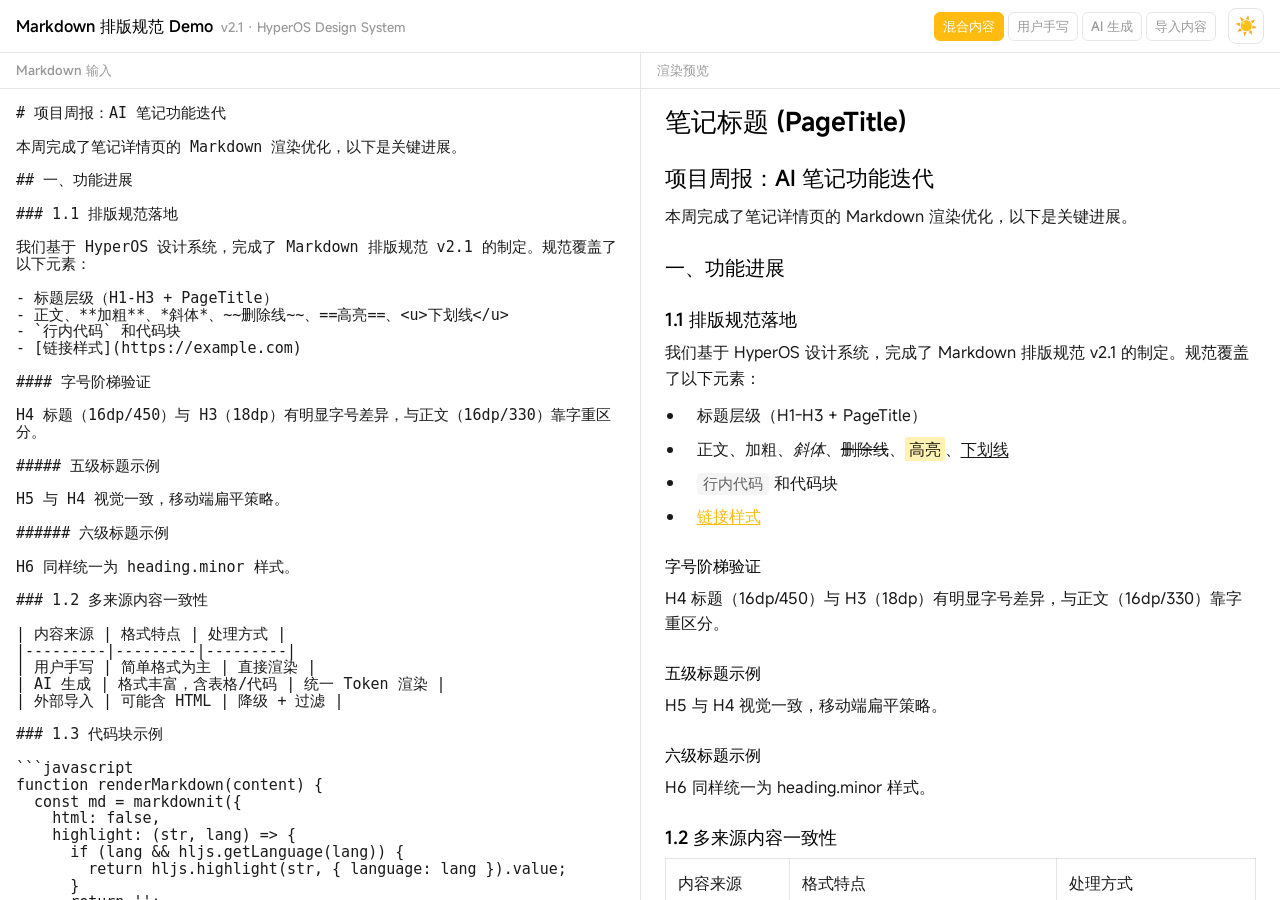
==== demo/index.html @ aaf57aa6 "Initial commit: note formatting guidelines with demo" ====
<!DOCTYPE html>
<html lang="zh-CN">
<head>
<meta charset="UTF-8">
<meta name="viewport" content="width=device-width, initial-scale=1.0">
<title>笔记详情页 Markdown 排版规范 Demo</title>
<link rel="stylesheet" href="css/tokens.css">
<link rel="stylesheet" href="css/markdown.css">
<link rel="stylesheet" href="css/layout.css">
<link rel="stylesheet" href="css/highlight-light.css" id="highlight-theme">
<script src="js/markdown-it.min.js" defer></script>
<script src="js/markdown-it-task-lists.min.js" defer></script>
<script src="js/markdown-it-mark.min.js" defer></script>
<script src="js/highlight.min.js" defer></script>
<script src="js/app.js" defer></script>
</head>
<body>
<header class="toolbar">
  <div class="toolbar-left">
    <h1 class="toolbar-title">Markdown 排版规范 Demo</h1>
    <span class="toolbar-version">v2.1 · HyperOS Design System</span>
  </div>
  <div class="toolbar-right">
    <div class="sample-switcher">
      <button class="sample-btn active" data-sample="mixed">混合内容</button>
      <button class="sample-btn" data-sample="user">用户手写</button>
      <button class="sample-btn" data-sample="ai">AI 生成</button>
      <button class="sample-btn" data-sample="import">导入内容</button>
    </div>
    <button class="theme-toggle" id="themeToggle" title="切换 Light/Dark 模式">
      <span class="theme-icon">☀️</span>
    </button>
  </div>
</header>

<main class="editor-container">
  <section class="editor-pane">
    <div class="pane-header">Markdown 输入</div>
    <textarea id="markdownInput" spellcheck="false" placeholder="在此输入或粘贴 Markdown 内容..."></textarea>
  </section>
  <section class="preview-pane">
    <div class="pane-header">渲染预览</div>
    <div class="preview-scroll">
      <div class="page-title" id="pageTitle">笔记标题 (PageTitle)</div>
      <article class="markdown-body" id="preview"></article>
    </div>
  </section>
</main>
</body>
</html>
---- demo/css/tokens.css ----
/* ===== CSS Token 速查表（唯一数值来源）===== */

/* ===== 字体加载 ===== */
@font-face {
  font-family: "MiSans";
  src: url("../fonts/MiSansVF.ttf") format("truetype");
  font-weight: 100 900;
  font-display: swap;
}

@font-face {
  font-family: "MiSans Latin";
  src: url("../fonts/MiSansLatinVF.ttf") format("truetype");
  font-weight: 100 900;
  font-display: swap;
}

:root {
  /* Typography — 英文优先 MiSans Latin，中文回退 MiSans */
  --font-family-sans: "MiSans Latin", "MiSans", -apple-system, "Helvetica Neue", sans-serif;
  --font-family-mono: "SF Mono", "Menlo", "Consolas", monospace;

  --font-size-page-title: 26px;
  --font-size-h1: 22px;
  --font-size-h2: 20px;
  --font-size-h3: 18px;
  --font-size-h4: 16px;
  --font-size-body: 16px;
  --font-size-secondary: 13px;
  --font-size-code: 15px;

  --font-weight-page-title: 520;
  --font-weight-h1: 450;
  --font-weight-h2: 450;
  --font-weight-h3: 450;
  --font-weight-h4: 450;
  --font-weight-body: 330;
  --font-weight-emphasis: 450;   /* Demibold */
  --font-weight-secondary: 330;

  --line-height-page-title: 33.8px;
  --line-height-h1: 29.7px;
  --line-height-h2: 28px;
  --line-height-h3: 26.1px;
  --line-height-h4: 24px;
  --line-height-body: 25.6px;
  --line-height-secondary: 15.6px;
  --line-height-code: 16.8px;

  /* Spacing (8dp grid) */
  --spacing-xs: 4px;
  --spacing-sm: 8px;
  --spacing-md: 12px;
  --spacing-lg: 16px;
  --spacing-xl: 24px;
  --spacing-xxl: 32px;

  /* Colors — Light */
  --color-heading: #000000;
  --color-text-primary: rgba(0, 0, 0, 0.9);
  --color-text-secondary: rgba(0, 0, 0, 0.4);
  --color-text-code: rgba(0, 0, 0, 0.6);
  --color-text-link: #FFBB0F;
  --color-text-link-active: rgba(255, 187, 15, 0.7);
  --color-bg-code: rgba(0, 0, 0, 0.04);
  --color-border-divider: rgba(0, 0, 0, 0.1);
  --color-text-quote: rgba(0, 0, 0, 0.6);
  --color-border-quote: rgba(0, 0, 0, 0.4);
  --color-border-table: rgba(0, 0, 0, 0.1);
  --color-bg-table-header: rgba(0, 0, 0, 0.04);
  --color-task-checked: #0066CC;
  --color-task-unchecked: rgba(0, 0, 0, 0.2);
  --color-task-checked-text: rgba(0, 0, 0, 0.3);
  --color-highlight-bg: rgba(255, 213, 0, 0.3);
  --color-bg: #FFFFFF;
  --color-bg-surface: #F5F5F5;

  /* Transition */
  --transition-theme: color 0.3s ease, background-color 0.3s ease, border-color 0.3s ease;
}

/* Colors — Dark */
[data-theme="dark"] {
  --color-heading: #FFFFFF;
  --color-text-primary: rgba(255, 255, 255, 0.95);
  --color-text-secondary: rgba(255, 255, 255, 0.4);
  --color-text-code: rgba(255, 255, 255, 0.6);
  --color-text-link: #FFC73A;
  --color-text-link-active: rgba(255, 199, 58, 0.7);
  --color-bg-code: rgba(255, 255, 255, 0.04);
  --color-border-divider: rgba(255, 255, 255, 0.1);
  --color-text-quote: rgba(255, 255, 255, 0.6);
  --color-border-quote: rgba(255, 255, 255, 0.4);
  --color-border-table: rgba(255, 255, 255, 0.1);
  --color-bg-table-header: rgba(255, 255, 255, 0.04);
  --color-task-checked: #4DA6FF;
  --color-task-unchecked: rgba(255, 255, 255, 0.2);
  --color-task-checked-text: rgba(255, 255, 255, 0.3);
  --color-highlight-bg: rgba(255, 213, 0, 0.2);
  --color-bg: #1A1A1A;
  --color-bg-surface: #2A2A2A;
}
---- demo/css/markdown.css ----
/* ===== Markdown 渲染样式（严格对照规范 v2.1）===== */

.markdown-body {
  font-family: var(--font-family-sans);
  font-size: var(--font-size-body);
  font-weight: var(--font-weight-body);
  line-height: var(--line-height-body);
  color: var(--color-text-primary);
  overflow-wrap: break-word;
  transition: var(--transition-theme);
}

/* ===== 标题 ===== */
.markdown-body h1,
.markdown-body h2,
.markdown-body h3,
.markdown-body h4,
.markdown-body h5,
.markdown-body h6 {
  color: var(--color-heading);
  margin-top: var(--spacing-xl);
  transition: var(--transition-theme);
}

.markdown-body h1 {
  font-size: var(--font-size-h1);
  font-weight: var(--font-weight-h1);
  line-height: var(--line-height-h1);
  margin-bottom: var(--spacing-md);
}

.markdown-body h2 {
  font-size: var(--font-size-h2);
  font-weight: var(--font-weight-h2);
  line-height: var(--line-height-h2);
  margin-bottom: var(--spacing-sm);
}

.markdown-body h3 {
  font-size: var(--font-size-h3);
  font-weight: var(--font-weight-h3);
  line-height: var(--line-height-h3);
  margin-bottom: var(--spacing-sm);
}

/* H4-H6 独立样式（不再降级为 H3） */
.markdown-body h4,
.markdown-body h5,
.markdown-body h6 {
  font-size: var(--font-size-h4);
  font-weight: var(--font-weight-h4);
  line-height: var(--line-height-h4);
  margin-bottom: var(--spacing-sm);
}

/* ===== 段落 ===== */
.markdown-body p {
  margin-top: 0;
  margin-bottom: var(--spacing-md);
}

/* ===== 强调样式 ===== */
.markdown-body strong {
  font-weight: var(--font-weight-emphasis);
}

.markdown-body em {
  font-style: italic;
}

.markdown-body del {
  text-decoration: line-through;
  opacity: 0.6;
}

.markdown-body u {
  color: var(--color-text-primary);
  text-decoration: underline;
  text-decoration-thickness: 1px;
  text-underline-offset: 2px;
}

.markdown-body mark {
  background-color: var(--color-highlight-bg);
  color: var(--color-text-primary);
  padding: 1px 4px;
  border-radius: 2px;
}

/* ===== 链接（主题色 + 必须带下划线）===== */
.markdown-body a {
  color: var(--color-text-link);
  text-decoration: underline;
  text-decoration-thickness: 1px;
  text-underline-offset: 2px;
  transition: var(--transition-theme);
}

.markdown-body a:active {
  opacity: 0.7;
}

/* ===== 行内代码 ===== */
.markdown-body code {
  font-family: var(--font-family-mono);
  font-size: var(--font-size-code);
  font-weight: var(--font-weight-secondary);
  line-height: var(--line-height-code);
  color: var(--color-text-code);
  background-color: var(--color-bg-code);
  padding: 2px 6px;
  border-radius: 4px;
  transition: var(--transition-theme);
}

/* ===== 代码块 ===== */
.markdown-body pre {
  margin-top: 0;
  margin-bottom: var(--spacing-md);
  background-color: var(--color-bg-code);
  border-radius: 8px;
  padding: var(--spacing-lg) 0;
  overflow-x: auto;
  transition: var(--transition-theme);
}

.markdown-body pre code {
  background: none;
  padding: 0 var(--spacing-lg);
  border-radius: 0;
  font-size: var(--font-size-code);
  line-height: var(--line-height-code);
  color: var(--color-text-primary);
  display: block;
  width: fit-content;
  min-width: 100%;
}

/* ===== 引用块 ===== */
.markdown-body blockquote {
  margin: 0 0 var(--spacing-md) 2px;
  padding: 0;
  padding-left: var(--spacing-lg);
  border-left: none;
  background: none;
  color: var(--color-text-quote);
  position: relative;
  transition: var(--transition-theme);
}

/* 引用竖线：高度只覆盖文字区域，不含行高 */
.markdown-body blockquote::before {
  content: "";
  position: absolute;
  left: 0;
  top: calc((var(--line-height-body) - var(--font-size-body)) / 2);
  bottom: calc((var(--line-height-body) - var(--font-size-body)) / 2);
  width: 2px;
  background: var(--color-border-quote);
  transition: var(--transition-theme);
}

/* 不允许嵌套引用，嵌套的引用块去掉边框和缩进，视觉上打平 */
.markdown-body blockquote blockquote {
  margin: 0;
  padding: 0;
  border-left: none;
}

.markdown-body blockquote p:last-child {
  margin-bottom: 0;
}

/* ===== 列表 ===== */
.markdown-body ul,
.markdown-body ol {
  margin-top: 0;
  margin-bottom: var(--spacing-md);
}

.markdown-body ol {
  list-style: none;
  counter-reset: ol-counter;
  padding-left: 0;
}

/* 有序列表 — 悬挂缩进 */
.markdown-body ol > li {
  counter-increment: ol-counter;
  padding-left: calc(1em + var(--spacing-lg));
  position: relative;
}

.markdown-body ol > li::before {
  content: counter(ol-counter) ".";
  position: absolute;
  left: 0;
}

.markdown-body ul {
  list-style: none;
  padding-left: 0;
}

/* 无序列表 — 悬挂缩进，圆点贴左边缘，文字与有序列表对齐 */
.markdown-body ul > li:not(.task-list-item) {
  padding-left: calc(1em + var(--spacing-lg));
  position: relative;
}

.markdown-body ul > li:not(.task-list-item)::before {
  content: "";
  position: absolute;
  left: 2px;
  top: calc((var(--line-height-body) - 6px) / 2);
  width: 6px;
  height: 6px;
  border-radius: 50%;
  background: currentColor;
}

.markdown-body li {
  margin-bottom: var(--spacing-sm);
  line-height: var(--line-height-body);
}

/* 扁平化：嵌套列表不额外缩进 */
.markdown-body li > ul,
.markdown-body li > ol {
  margin: 0;
  padding: 0;
}

/* ===== 任务列表 ===== */
.markdown-body ul.contains-task-list {
  padding-left: 0;
}

.markdown-body .task-list-item {
  list-style: none;
  margin-left: 0;
  padding-left: calc(18px + var(--spacing-lg));
  position: relative;
}

.markdown-body .task-list-item-checkbox {
  width: 18px;
  height: 18px;
  margin-right: 0;
  border-radius: 4px;
  accent-color: var(--color-task-checked);
  position: absolute;
  left: 0;
  top: calc((var(--line-height-body) - 18px) / 2);
  -webkit-appearance: none;
  appearance: none;
  border: 2px solid rgba(0, 0, 0, 0.2);
  background: transparent;
  cursor: pointer;
  transition: var(--transition-theme);
}

.markdown-body .task-list-item-checkbox:checked {
  background-color: rgba(0, 0, 0, 0.2);
  border-color: transparent;
  background-image: url("data:image/svg+xml,%3Csvg xmlns='http://www.w3.org/2000/svg' width='12' height='12' viewBox='0 0 24 24' fill='none' stroke='white' stroke-width='3' stroke-linecap='round' stroke-linejoin='round'%3E%3Cpolyline points='20 6 9 17 4 12'/%3E%3C/svg%3E");
  background-repeat: no-repeat;
  background-position: center;
  background-size: 12px 12px;
}

/* 已完成的任务文字变淡 */
.markdown-body .task-list-item-checkbox:checked + span,
.markdown-body .task-list-item-checkbox:checked ~ * {
  color: var(--color-task-checked-text);
}

/* 通过 JS 标记已完成项 */
.markdown-body .task-list-item.task-checked > label,
.markdown-body .task-list-item.task-checked {
  color: var(--color-task-checked-text);
}

/* ===== 表格 ===== */
.markdown-body .table-wrapper {
  overflow-x: auto;
  margin-bottom: var(--spacing-md);
}

.markdown-body .table-wrapper table {
  margin-bottom: 0;
}

.markdown-body table {
  width: 100%;
  border-collapse: collapse;
  margin-bottom: var(--spacing-md);
  transition: var(--transition-theme);
}

.markdown-body th {
  font-weight: var(--font-weight-body);
  background-color: transparent;
  text-align: left;
}

.markdown-body th,
.markdown-body td {
  padding: var(--spacing-md);
  border: 1px solid var(--color-border-table);
  font-size: var(--font-size-body);
  line-height: var(--line-height-body);
  white-space: nowrap;
  transition: var(--transition-theme);
}

/* ===== 分割线 ===== */
.markdown-body hr {
  border: none;
  border-top: 1px solid var(--color-border-divider);
  margin: var(--spacing-xl) 0;
  transition: var(--transition-theme);
}

/* ===== 图片 ===== */
.markdown-body img {
  max-width: 100%;
  height: auto;
  border-radius: 8px;
  display: block;
  margin: var(--spacing-md) 0;
}

.markdown-body figcaption {
  font-size: 13px;
  color: var(--color-text-secondary);
  text-align: center;
  margin-top: 4px;
}

/* 图片加载失败态 */
.markdown-body img.img-error {
  min-height: 120px;
  background-color: var(--color-bg-code);
  background-image: url("data:image/svg+xml,%3Csvg xmlns='http://www.w3.org/2000/svg' width='40' height='40' viewBox='0 0 24 24' fill='none' stroke='%23999' stroke-width='1.5' stroke-linecap='round' stroke-linejoin='round'%3E%3Crect x='3' y='3' width='18' height='18' rx='2' ry='2'/%3E%3Ccircle cx='8.5' cy='8.5' r='1.5'/%3E%3Cpolyline points='21 15 16 10 5 21'/%3E%3C/svg%3E");
  background-repeat: no-repeat;
  background-position: center 30%;
  background-size: 40px 40px;
  display: flex;
  align-items: flex-end;
  justify-content: center;
  padding-bottom: var(--spacing-md);
  font-size: var(--font-size-secondary);
  color: var(--color-text-secondary);
  text-align: center;
  border: 1px dashed var(--color-border-divider);
}

/* ===== 暗黑模式 ===== */
[data-theme="dark"] .markdown-body .task-list-item-checkbox {
  border-color: rgba(255, 255, 255, 0.2);
}

[data-theme="dark"] .markdown-body .task-list-item-checkbox:checked {
  background-color: rgba(255, 255, 255, 0.2);
  border-color: transparent;
}
---- demo/css/layout.css ----
/* ===== 编辑器布局 ===== */

* {
  margin: 0;
  padding: 0;
  box-sizing: border-box;
}

body {
  font-family: var(--font-family-sans);
  background: var(--color-bg);
  color: var(--color-text-primary);
  transition: var(--transition-theme);
  height: 100vh;
  display: flex;
  flex-direction: column;
  overflow: hidden;
}

/* ===== 顶部工具栏 ===== */
.toolbar {
  display: flex;
  align-items: center;
  justify-content: space-between;
  padding: var(--spacing-sm) var(--spacing-lg);
  border-bottom: 1px solid var(--color-border-divider);
  background: var(--color-bg);
  flex-shrink: 0;
  transition: var(--transition-theme);
}

.toolbar-left {
  display: flex;
  align-items: baseline;
  gap: var(--spacing-sm);
}

.toolbar-title {
  font-size: var(--font-size-body);
  font-weight: var(--font-weight-h1);
  color: var(--color-heading);
}

.toolbar-version {
  font-size: var(--font-size-secondary);
  color: var(--color-text-secondary);
}

.toolbar-right {
  display: flex;
  align-items: center;
  gap: var(--spacing-md);
}

/* ===== 示例切换 ===== */
.sample-switcher {
  display: flex;
  gap: var(--spacing-xs);
}

.sample-btn {
  font-family: var(--font-family-sans);
  font-size: var(--font-size-secondary);
  padding: var(--spacing-xs) var(--spacing-sm);
  border: 1px solid var(--color-border-divider);
  border-radius: 6px;
  background: transparent;
  color: var(--color-text-secondary);
  cursor: pointer;
  transition: var(--transition-theme);
}

.sample-btn.active {
  background: var(--color-text-link);
  color: #fff;
  border-color: var(--color-text-link);
}

.sample-btn:hover:not(.active) {
  border-color: var(--color-text-link);
  color: var(--color-text-link);
}

/* ===== 主题切换 ===== */
.theme-toggle {
  width: 36px;
  height: 36px;
  border: 1px solid var(--color-border-divider);
  border-radius: 8px;
  background: transparent;
  cursor: pointer;
  display: flex;
  align-items: center;
  justify-content: center;
  font-size: 18px;
  transition: var(--transition-theme);
}

.theme-toggle:hover {
  border-color: var(--color-text-link);
}

/* ===== 编辑器主体 ===== */
.editor-container {
  display: flex;
  flex: 1;
  overflow: hidden;
}

.editor-pane,
.preview-pane {
  flex: 1;
  display: flex;
  flex-direction: column;
  overflow: hidden;
}

.editor-pane {
  border-right: 1px solid var(--color-border-divider);
}

.pane-header {
  font-size: var(--font-size-secondary);
  font-weight: var(--font-weight-h3);
  color: var(--color-text-secondary);
  padding: var(--spacing-sm) var(--spacing-lg);
  border-bottom: 1px solid var(--color-border-divider);
  flex-shrink: 0;
  transition: var(--transition-theme);
}

/* ===== 输入区 ===== */
#markdownInput {
  flex: 1;
  padding: var(--spacing-lg);
  font-family: var(--font-family-mono);
  font-size: var(--font-size-code);
  line-height: var(--line-height-code);
  color: var(--color-text-primary);
  background: var(--color-bg);
  border: none;
  outline: none;
  resize: none;
  transition: var(--transition-theme);
}

#markdownInput::placeholder {
  color: var(--color-text-secondary);
}

/* ===== 预览区 ===== */
.preview-scroll {
  flex: 1;
  overflow-y: auto;
  padding: var(--spacing-lg) 24px;
}

.page-title {
  font-size: var(--font-size-page-title);
  font-weight: var(--font-weight-page-title);
  line-height: var(--line-height-page-title);
  color: var(--color-heading);
  margin-bottom: var(--spacing-xl);
  transition: var(--transition-theme);
}

/* ===== 响应式：阅读区域 max-width ===== */
@media (min-width: 600px) {
  .preview-scroll {
    max-width: 720px;
  }
}

/* ===== 紧凑屏间距缩减 ===== */
@media (max-width: 599px) {
  .editor-container {
    flex-direction: column;
  }
  .editor-pane {
    border-right: none;
    border-bottom: 1px solid var(--color-border-divider);
    max-height: 40vh;
  }
  /* 紧凑屏间距缩减：xl→16, lg→12, md→8, sm→4 */
  .preview-scroll {
    --spacing-xl: 16px;
    --spacing-lg: 12px;
    --spacing-md: 8px;
    --spacing-sm: 4px;
  }
}
---- demo/css/highlight-light.css ----
/* highlight.js — Light theme (GitHub-inspired) */
.hljs{color:var(--color-text-primary);background:transparent}.hljs-comment,.hljs-quote{color:var(--color-text-secondary);font-style:italic}.hljs-keyword,.hljs-selector-tag{color:#cf222e}.hljs-literal,.hljs-number{color:#0550ae}.hljs-string,.hljs-doctag,.hljs-formula{color:#0a3069}.hljs-title,.hljs-section,.hljs-name,.hljs-selector-id{color:#8250df;font-weight:450}.hljs-subst{color:var(--color-text-primary)}.hljs-type,.hljs-built_in,.hljs-class .hljs-title{color:#953800}.hljs-attr,.hljs-variable,.hljs-template-variable{color:#0550ae}.hljs-attribute{color:#116329}.hljs-regexp,.hljs-link{color:#0a3069}.hljs-symbol,.hljs-bullet{color:#8250df}.hljs-meta{color:var(--color-text-secondary)}.hljs-addition{color:#116329;background-color:rgba(46,160,67,0.1)}.hljs-deletion{color:#cf222e;background-color:rgba(255,129,130,0.1)}
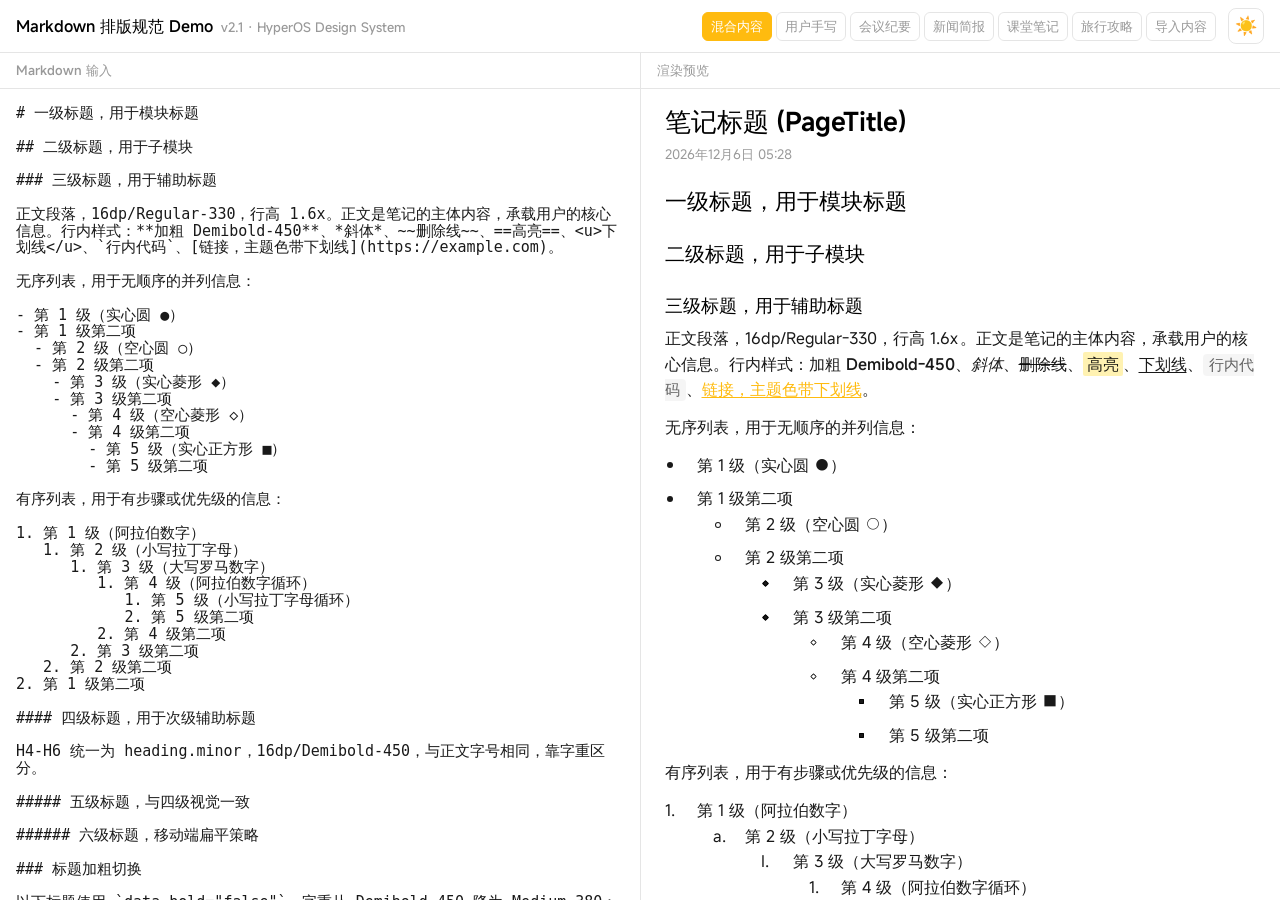
==== commit 0acbeb33: "Demo overhaul: semantic samples, shared data, PageMeta, figcaption - Rewrite mixed sample with funct" ====
--- a/demo/index.html
+++ b/demo/index.html
@@ -12,6 +12,7 @@
 <script src="js/markdown-it-task-lists.min.js" defer></script>
 <script src="js/markdown-it-mark.min.js" defer></script>
 <script src="js/highlight.min.js" defer></script>
+<script src="js/samples.js" defer></script>
 <script src="js/app.js" defer></script>
 </head>
 <body>
@@ -24,7 +25,10 @@
     <div class="sample-switcher">
       <button class="sample-btn active" data-sample="mixed">混合内容</button>
       <button class="sample-btn" data-sample="user">用户手写</button>
-      <button class="sample-btn" data-sample="ai">AI 生成</button>
+      <button class="sample-btn" data-sample="meeting">会议纪要</button>
+      <button class="sample-btn" data-sample="news">新闻简报</button>
+      <button class="sample-btn" data-sample="class">课堂笔记</button>
+      <button class="sample-btn" data-sample="travel">旅行攻略</button>
       <button class="sample-btn" data-sample="import">导入内容</button>
     </div>
     <button class="theme-toggle" id="themeToggle" title="切换 Light/Dark 模式">
@@ -42,6 +46,7 @@
     <div class="pane-header">渲染预览</div>
     <div class="preview-scroll">
       <div class="page-title" id="pageTitle">笔记标题 (PageTitle)</div>
+      <div class="page-meta" id="pageMeta"></div>
       <article class="markdown-body" id="preview"></article>
     </div>
   </section>
--- a/demo/css/tokens.css
+++ b/demo/css/tokens.css
@@ -36,6 +36,7 @@
   --font-weight-h4: 450;
   --font-weight-body: 330;
   --font-weight-emphasis: 450;   /* Demibold */
+  --font-weight-medium: 380;     /* Medium — 标题取消加粗态 */
   --font-weight-secondary: 330;
 
   --line-height-page-title: 33.8px;
--- a/demo/css/markdown.css
+++ b/demo/css/markdown.css
@@ -51,6 +51,13 @@
   font-weight: var(--font-weight-h4);
   line-height: var(--line-height-h4);
   margin-bottom: var(--spacing-sm);
+}
+
+/* ===== 标题取消加粗（块编辑器能力）===== */
+.markdown-body h1[data-bold="false"],
+.markdown-body h2[data-bold="false"],
+.markdown-body h3[data-bold="false"] {
+  font-weight: var(--font-weight-medium);
 }
 
 /* ===== 段落 ===== */
@@ -130,7 +137,7 @@
   border-radius: 0;
   font-size: var(--font-size-code);
   line-height: var(--line-height-code);
-  color: var(--color-text-primary);
+  color: var(--color-text-code);
   display: block;
   width: fit-content;
   min-width: 100%;
@@ -197,6 +204,12 @@
   left: 0;
 }
 
+/* 有序列表编号样式循环：decimal → lower-alpha → upper-roman */
+.markdown-body ol ol > li::before { content: counter(ol-counter, lower-alpha) "."; }
+.markdown-body ol ol ol > li::before { content: counter(ol-counter, upper-roman) "."; }
+.markdown-body ol ol ol ol > li::before { content: counter(ol-counter) "."; }
+.markdown-body ol ol ol ol ol > li::before { content: counter(ol-counter, lower-alpha) "."; }
+
 .markdown-body ul {
   list-style: none;
   padding-left: 0;
@@ -208,27 +221,156 @@
   position: relative;
 }
 
+/* 第 1 级：实心圆 ● */
 .markdown-body ul > li:not(.task-list-item)::before {
   content: "";
   position: absolute;
   left: 2px;
-  top: calc((var(--line-height-body) - 6px) / 2);
+  top: calc((var(--li-line-height) - 6px) / 2);
   width: 6px;
   height: 6px;
   border-radius: 50%;
   background: currentColor;
 }
 
+/* 第 2 级：空心圆 ○（内描边） */
+.markdown-body ul ul > li:not(.task-list-item)::before {
+  background: transparent;
+  border: none;
+  box-shadow: inset 0 0 0 1px currentColor;
+  width: 6px;
+  height: 6px;
+  border-radius: 50%;
+}
+
+/* 第 3 级：实心菱形 ◆ */
+.markdown-body ul ul ul > li:not(.task-list-item)::before {
+  background: currentColor;
+  border: none;
+  border-radius: 1px;
+  width: 5px;
+  height: 5px;
+  transform: rotate(45deg);
+  top: calc((var(--li-line-height) - 5px) / 2);
+}
+
+/* 第 4 级：空心菱形 ◇（内描边） */
+.markdown-body ul ul ul ul > li:not(.task-list-item)::before {
+  background: transparent;
+  border: none;
+  box-shadow: inset 0 0 0 1px currentColor;
+  border-radius: 1px;
+  width: 5px;
+  height: 5px;
+  transform: rotate(45deg);
+  top: calc((var(--li-line-height) - 5px) / 2);
+}
+
+/* 第 5 级：实心正方形 ■ */
+.markdown-body ul ul ul ul ul > li:not(.task-list-item)::before {
+  background: currentColor;
+  border: none;
+  border-radius: 1px;
+  width: 5px;
+  height: 5px;
+  transform: none;
+  top: calc((var(--li-line-height) - 6px) / 2);
+}
+
 .markdown-body li {
   margin-bottom: var(--spacing-sm);
   line-height: var(--line-height-body);
-}
-
-/* 扁平化：嵌套列表不额外缩进 */
+  --li-font-size: var(--font-size-body);
+  --li-font-weight: var(--font-weight-body);
+  --li-line-height: var(--line-height-body);
+  --li-checkbox-size: 18px;
+  --li-checkbox-radius: 4px;
+  --li-checkmark-size: 12px;
+}
+
+/* 嵌套列表缩进：每级 +16dp，最大 5 级 */
 .markdown-body li > ul,
 .markdown-body li > ol {
   margin: 0;
-  padding: 0;
+  padding-left: var(--spacing-lg);
+}
+
+/* 第 6 级起停止缩进 */
+.markdown-body li li li li li > ul,
+.markdown-body li li li li li > ol {
+  padding-left: 0;
+}
+
+/* ===== 块级缩进（块编辑器能力）===== */
+/* 段落、标题、引用、列表等任意内容块的阶梯缩进 */
+.markdown-body [data-indent="1"] { padding-left: var(--spacing-lg); }
+.markdown-body [data-indent="2"] { padding-left: calc(var(--spacing-lg) * 2); }
+.markdown-body [data-indent="3"] { padding-left: calc(var(--spacing-lg) * 3); }
+.markdown-body [data-indent="4"] { padding-left: calc(var(--spacing-lg) * 4); }
+.markdown-body [data-indent="5"] { padding-left: calc(var(--spacing-lg) * 5); }
+
+/* 缩进容器内的首尾边距清理 */
+.markdown-body [data-indent] > :first-child { margin-top: 0; }
+.markdown-body [data-indent] > :last-child { margin-bottom: 0; }
+
+/* 图片、表格、分割线、代码块不参与缩进（负 margin 抵消） */
+.markdown-body [data-indent="1"] { --indent-offset: var(--spacing-lg); }
+.markdown-body [data-indent="2"] { --indent-offset: calc(var(--spacing-lg) * 2); }
+.markdown-body [data-indent="3"] { --indent-offset: calc(var(--spacing-lg) * 3); }
+.markdown-body [data-indent="4"] { --indent-offset: calc(var(--spacing-lg) * 4); }
+.markdown-body [data-indent="5"] { --indent-offset: calc(var(--spacing-lg) * 5); }
+
+.markdown-body [data-indent] > img,
+.markdown-body [data-indent] > .table-wrapper,
+.markdown-body [data-indent] > table,
+.markdown-body [data-indent] > hr,
+.markdown-body [data-indent] > pre {
+  margin-left: calc(-1 * var(--indent-offset, 0px));
+}
+
+/* ===== 列表标题样式（块编辑器能力）===== */
+.markdown-body [data-heading="h1"] li {
+  --li-font-size: var(--font-size-h1);
+  --li-font-weight: var(--font-weight-h1);
+  --li-line-height: var(--line-height-h1);
+  --li-checkbox-size: 24px;
+  --li-checkbox-radius: 5px;
+  --li-checkmark-size: 16px;
+}
+.markdown-body [data-heading="h2"] li {
+  --li-font-size: var(--font-size-h2);
+  --li-font-weight: var(--font-weight-h2);
+  --li-line-height: var(--line-height-h2);
+  --li-checkbox-size: 22px;
+  --li-checkbox-radius: 5px;
+  --li-checkmark-size: 15px;
+}
+.markdown-body [data-heading="h3"] li {
+  --li-font-size: var(--font-size-h3);
+  --li-font-weight: var(--font-weight-h3);
+  --li-line-height: var(--line-height-h3);
+  --li-checkbox-size: 20px;
+  --li-checkbox-radius: 4px;
+  --li-checkmark-size: 14px;
+}
+.markdown-body [data-heading="h4"] li,
+.markdown-body [data-heading="h5"] li,
+.markdown-body [data-heading="h6"] li {
+  --li-font-size: var(--font-size-h4);
+  --li-font-weight: var(--font-weight-h4);
+  --li-line-height: var(--line-height-h4);
+  --li-checkbox-size: 18px;
+  --li-checkbox-radius: 4px;
+  --li-checkmark-size: 12px;
+}
+.markdown-body [data-heading] li {
+  font-size: var(--li-font-size);
+  font-weight: var(--li-font-weight);
+  line-height: var(--li-line-height);
+  color: var(--color-heading);
+}
+.markdown-body [data-heading] li code {
+  color: var(--color-text-code);
 }
 
 /* ===== 任务列表 ===== */
@@ -239,19 +381,19 @@
 .markdown-body .task-list-item {
   list-style: none;
   margin-left: 0;
-  padding-left: calc(18px + var(--spacing-lg));
+  padding-left: calc(var(--li-checkbox-size) + var(--spacing-lg));
   position: relative;
 }
 
 .markdown-body .task-list-item-checkbox {
-  width: 18px;
-  height: 18px;
+  width: var(--li-checkbox-size);
+  height: var(--li-checkbox-size);
   margin-right: 0;
-  border-radius: 4px;
+  border-radius: var(--li-checkbox-radius);
   accent-color: var(--color-task-checked);
   position: absolute;
   left: 0;
-  top: calc((var(--line-height-body) - 18px) / 2);
+  top: calc((var(--li-line-height) - var(--li-checkbox-size)) / 2);
   -webkit-appearance: none;
   appearance: none;
   border: 2px solid rgba(0, 0, 0, 0.2);
@@ -266,7 +408,7 @@
   background-image: url("data:image/svg+xml,%3Csvg xmlns='http://www.w3.org/2000/svg' width='12' height='12' viewBox='0 0 24 24' fill='none' stroke='white' stroke-width='3' stroke-linecap='round' stroke-linejoin='round'%3E%3Cpolyline points='20 6 9 17 4 12'/%3E%3C/svg%3E");
   background-repeat: no-repeat;
   background-position: center;
-  background-size: 12px 12px;
+  background-size: var(--li-checkmark-size) var(--li-checkmark-size);
 }
 
 /* 已完成的任务文字变淡 */
@@ -314,6 +456,20 @@
   transition: var(--transition-theme);
 }
 
+/* ===== 对齐方式 ===== */
+.markdown-body [align="left"] {
+  text-align: left;
+}
+
+.markdown-body [align="center"],
+.markdown-body center {
+  text-align: center;
+}
+
+.markdown-body [align="right"] {
+  text-align: right;
+}
+
 /* ===== 分割线 ===== */
 .markdown-body hr {
   border: none;
@@ -332,10 +488,10 @@
 }
 
 .markdown-body figcaption {
-  font-size: 13px;
+  font-size: var(--font-size-secondary);
   color: var(--color-text-secondary);
-  text-align: center;
-  margin-top: 4px;
+  text-align: left;
+  margin-top: var(--spacing-xs);
 }
 
 /* 图片加载失败态 */
--- a/demo/css/layout.css
+++ b/demo/css/layout.css
@@ -160,6 +160,15 @@
   font-weight: var(--font-weight-page-title);
   line-height: var(--line-height-page-title);
   color: var(--color-heading);
+  margin-bottom: var(--spacing-sm);
+  transition: var(--transition-theme);
+}
+
+.page-meta {
+  font-size: var(--font-size-secondary);
+  font-weight: var(--font-weight-secondary);
+  line-height: var(--line-height-secondary);
+  color: var(--color-text-secondary);
   margin-bottom: var(--spacing-xl);
   transition: var(--transition-theme);
 }
--- a/demo/css/highlight-light.css
+++ b/demo/css/highlight-light.css
@@ -1,2 +1,2 @@
-/* highlight.js — Light theme (GitHub-inspired) */
-.hljs{color:var(--color-text-primary);background:transparent}.hljs-comment,.hljs-quote{color:var(--color-text-secondary);font-style:italic}.hljs-keyword,.hljs-selector-tag{color:#cf222e}.hljs-literal,.hljs-number{color:#0550ae}.hljs-string,.hljs-doctag,.hljs-formula{color:#0a3069}.hljs-title,.hljs-section,.hljs-name,.hljs-selector-id{color:#8250df;font-weight:450}.hljs-subst{color:var(--color-text-primary)}.hljs-type,.hljs-built_in,.hljs-class .hljs-title{color:#953800}.hljs-attr,.hljs-variable,.hljs-template-variable{color:#0550ae}.hljs-attribute{color:#116329}.hljs-regexp,.hljs-link{color:#0a3069}.hljs-symbol,.hljs-bullet{color:#8250df}.hljs-meta{color:var(--color-text-secondary)}.hljs-addition{color:#116329;background-color:rgba(46,160,67,0.1)}.hljs-deletion{color:#cf222e;background-color:rgba(255,129,130,0.1)}
+/* highlight.js — Light theme: 代码块不支持彩色语法高亮，统一使用 --color-text-code */
+.hljs,.hljs-comment,.hljs-quote,.hljs-keyword,.hljs-selector-tag,.hljs-literal,.hljs-number,.hljs-string,.hljs-doctag,.hljs-formula,.hljs-title,.hljs-section,.hljs-name,.hljs-selector-id,.hljs-subst,.hljs-type,.hljs-built_in,.hljs-class .hljs-title,.hljs-attr,.hljs-variable,.hljs-template-variable,.hljs-attribute,.hljs-regexp,.hljs-link,.hljs-symbol,.hljs-bullet,.hljs-meta{color:var(--color-text-code);background:transparent;font-style:normal;font-weight:inherit}.hljs-addition,.hljs-deletion{color:var(--color-text-code);background:transparent}
